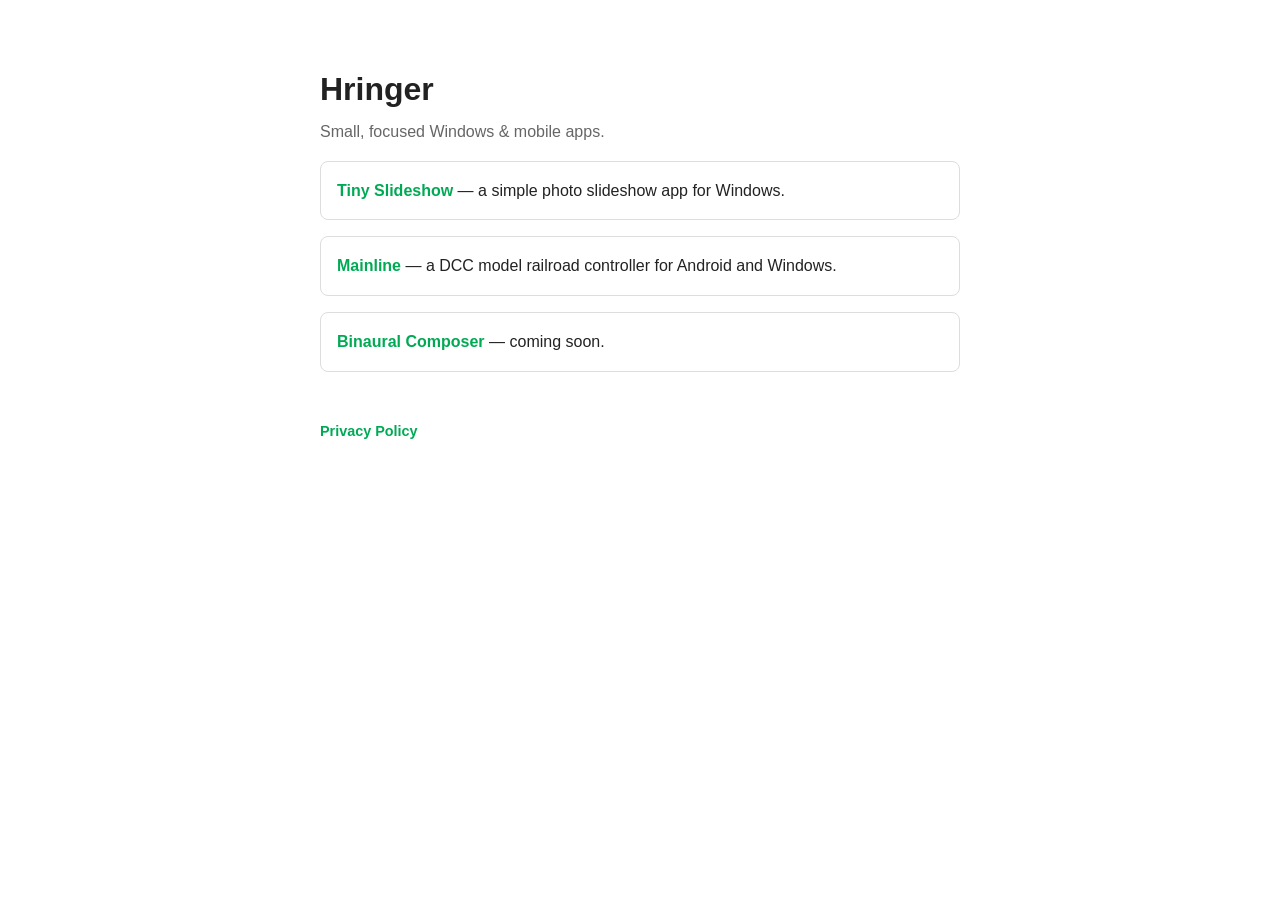
==== index.html @ 2e0cbc10 "Add initial HTML structure for Hringer website" ====
<!DOCTYPE html>
<html lang="en">
<head>
<meta charset="UTF-8">
<meta name="viewport" content="width=device-width, initial-scale=1.0">
<title>Hringer</title>
<style>
  body { font-family: -apple-system, Segoe UI, sans-serif; max-width: 640px; margin: 4rem auto; padding: 0 1.5rem; line-height: 1.6; color: #222; }
  h1 { margin-bottom: 0.25rem; }
  .tagline { color: #666; margin-top: 0; }
  ul { list-style: none; padding: 0; }
  li { margin: 1rem 0; padding: 1rem; border: 1px solid #ddd; border-radius: 8px; }
  a { color: #0a5; text-decoration: none; font-weight: 600; }
  footer { margin-top: 3rem; font-size: 0.9rem; color: #888; }
</style>
</head>
<body>
  <h1>Hringer</h1>
  <p class="tagline">Small, focused Windows &amp; mobile apps.</p>

  <ul>
    <li><a href="https://tiny-slideshow.hringer.com">Tiny Slideshow</a> — a simple photo slideshow app for Windows.</li>
    <li><a href="https://mainline.hringer.com">Mainline</a> — a DCC model railroad controller for Android and Windows.</li>
    <li><a href="https://binaural-composer.hringer.com">Binaural Composer</a> — coming soon.</li>
  </ul>

  <footer>
    <a href="/privacy">Privacy Policy</a>
  </footer>
</body>
</html>
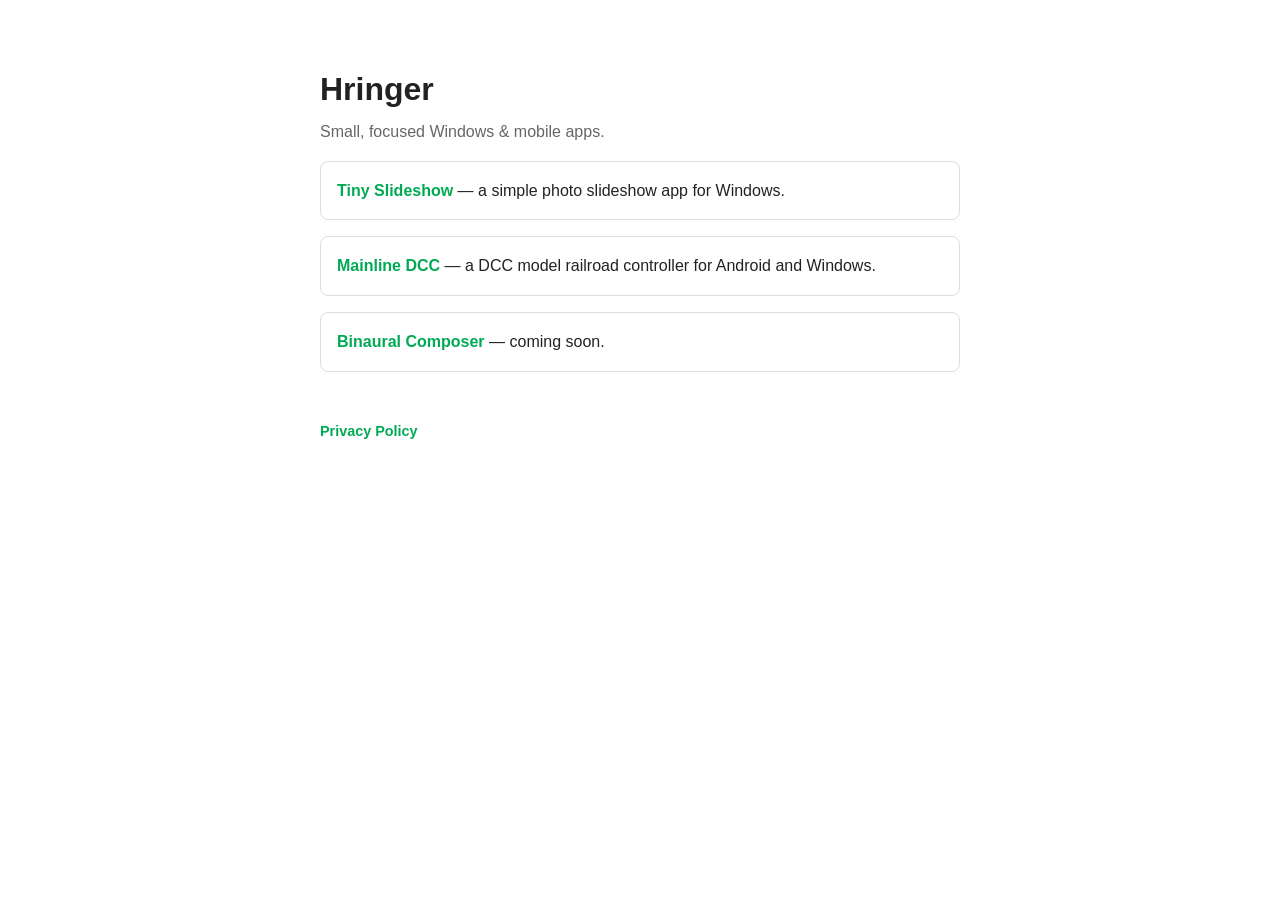
==== commit be120e75: "Update index.html" ====
--- a/index.html
+++ b/index.html
@@ -20,7 +20,7 @@
 
   <ul>
     <li><a href="https://tiny-slideshow.hringer.com">Tiny Slideshow</a> — a simple photo slideshow app for Windows.</li>
-    <li><a href="https://mainline.hringer.com">Mainline</a> — a DCC model railroad controller for Android and Windows.</li>
+    <li><a href="https://mainline-dcc.hringer.com">Mainline DCC</a> — a DCC model railroad controller for Android and Windows.</li>
     <li><a href="https://binaural-composer.hringer.com">Binaural Composer</a> — coming soon.</li>
   </ul>
 
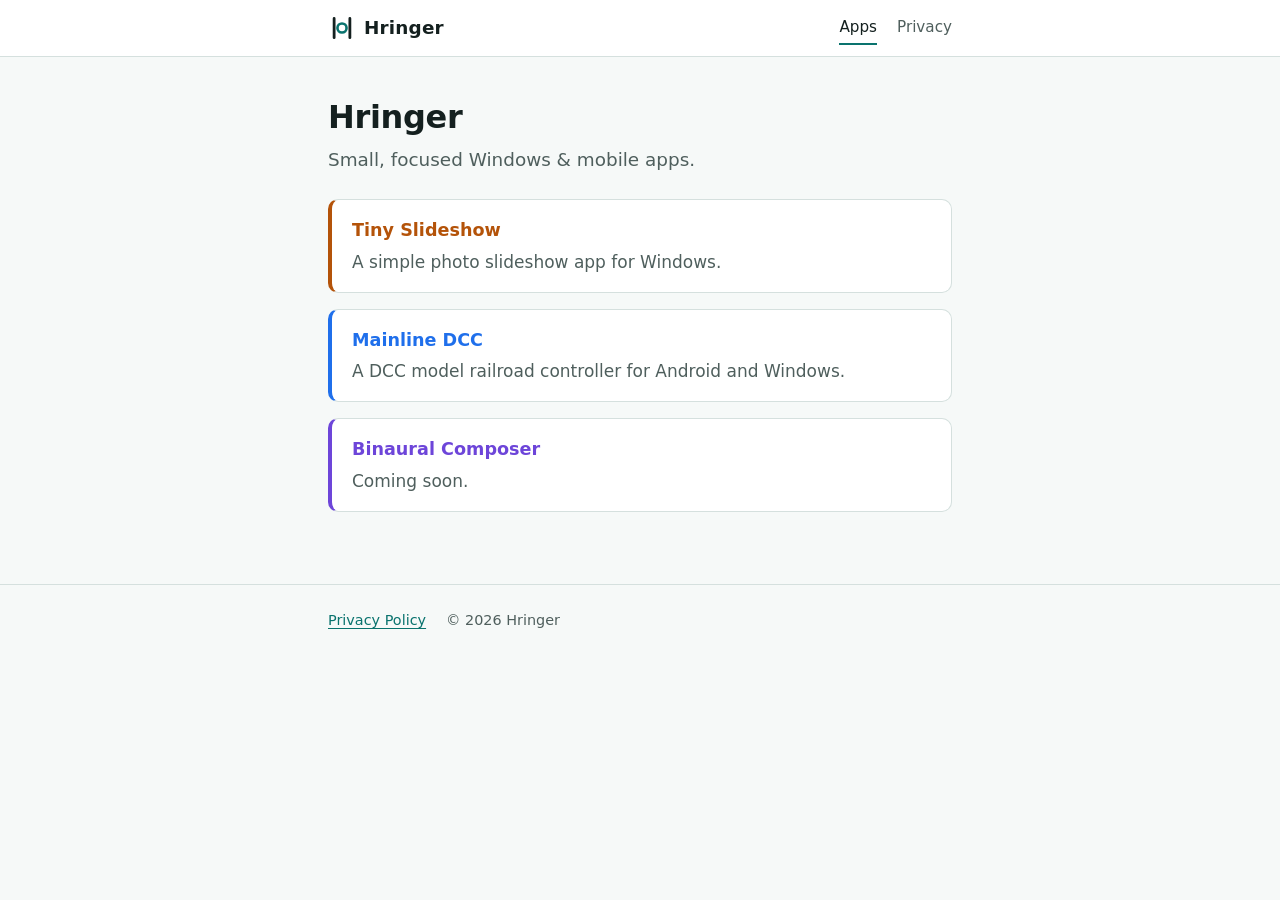
==== commit 54705044: "Add shared stylesheet and convert hub and privacy pages Add assets/site.css (v0.2) and the Hringer m" ====
--- a/index.html
+++ b/index.html
@@ -1,31 +1,38 @@
 <!DOCTYPE html>
 <html lang="en">
 <head>
-<meta charset="UTF-8">
-<meta name="viewport" content="width=device-width, initial-scale=1.0">
-<title>Hringer</title>
-<style>
-  body { font-family: -apple-system, Segoe UI, sans-serif; max-width: 640px; margin: 4rem auto; padding: 0 1.5rem; line-height: 1.6; color: #222; }
-  h1 { margin-bottom: 0.25rem; }
-  .tagline { color: #666; margin-top: 0; }
-  ul { list-style: none; padding: 0; }
-  li { margin: 1rem 0; padding: 1rem; border: 1px solid #ddd; border-radius: 8px; }
-  a { color: #0a5; text-decoration: none; font-weight: 600; }
-  footer { margin-top: 3rem; font-size: 0.9rem; color: #888; }
-</style>
+  <meta charset="UTF-8">
+  <meta name="viewport" content="width=device-width, initial-scale=1.0">
+  <meta name="description" content="Small, focused Windows and mobile apps from Hringer.">
+  <title>Hringer</title>
+  <link rel="icon" href="/assets/hringer-mark.svg" type="image/svg+xml">
+  <link rel="stylesheet" href="/assets/site.css">
 </head>
 <body>
-  <h1>Hringer</h1>
-  <p class="tagline">Small, focused Windows &amp; mobile apps.</p>
+  <header class="site-header">
+    <div class="site-header__inner">
+      <a class="brand" href="/"><img src="/assets/hringer-mark.svg" alt=""> Hringer</a>
+      <nav class="site-nav" aria-label="Site">
+      <a href="/" aria-current="page">Apps</a>
+      <a href="/privacy">Privacy</a>
+      </nav>
+    </div>
+  </header>
+  <main class="site-main">
+    <h1>Hringer</h1>
+    <p class="tagline">Small, focused Windows &amp; mobile apps.</p>
 
-  <ul>
-    <li><a href="https://tiny-slideshow.hringer.com">Tiny Slideshow</a> — a simple photo slideshow app for Windows.</li>
-    <li><a href="https://mainline-dcc.hringer.com">Mainline DCC</a> — a DCC model railroad controller for Android and Windows.</li>
-    <li><a href="https://binaural-composer.hringer.com">Binaural Composer</a> — coming soon.</li>
-  </ul>
-
-  <footer>
-    <a href="/privacy">Privacy Policy</a>
+    <ul class="cards">
+      <li><a class="card" data-product="tiny-slideshow" href="https://tiny-slideshow.hringer.com"><span class="card__title">Tiny Slideshow</span><span class="card__desc">A simple photo slideshow app for Windows.</span></a></li>
+      <li><a class="card" data-product="mainline-dcc" href="https://mainline-dcc.hringer.com"><span class="card__title">Mainline DCC</span><span class="card__desc">A DCC model railroad controller for Android and Windows.</span></a></li>
+      <li><a class="card" data-product="binaural-composer" href="https://binaural-composer.hringer.com"><span class="card__title">Binaural Composer</span><span class="card__desc">Coming soon.</span></a></li>
+    </ul>
+  </main>
+  <footer class="site-footer">
+    <div class="site-footer__inner">
+      <a href="/privacy">Privacy Policy</a>
+      <span>© 2026 Hringer</span>
+    </div>
   </footer>
 </body>
 </html>
--- a/assets/site.css
+++ b/assets/site.css
@@ -0,0 +1,206 @@
+/*
+ * Hringer shared stylesheet — v0.2
+ * Served from https://hringer.com/assets/site.css and linked by every Hringer site.
+ *
+ * Rules:
+ *  - Pages carry NO inline <style> blocks. Layout/look lives here.
+ *  - System fonts only, no external requests (matches the privacy policy: no third parties).
+ *  - Colors come from the --hr-* tokens below. Never hard-code a color in a page.
+ *  - A product site may override --hr-product (its accent) on <body>, nothing else.
+ */
+
+:root {
+  color-scheme: light dark;
+
+  /* Color — light */
+  --hr-bg:        #f6f9f8;
+  --hr-surface:   #ffffff;
+  --hr-text:      #14201f;
+  --hr-muted:     #4f5f5d;
+  --hr-border:    #d5e0de;
+  --hr-accent:    #0a736e;   /* the teal ring */
+  --hr-accent-hover: #075a56;
+  --hr-on-accent: #ffffff;
+  --hr-focus:     #0a736e;
+  --hr-code-bg:   #eaf0ef;
+
+  /* Per-product accent hook (defaults to the brand accent) */
+  --hr-product: var(--hr-accent);
+  --hr-on-product: var(--hr-on-accent);
+
+  /* Type */
+  --hr-font: system-ui, -apple-system, "Segoe UI", Roboto, "Helvetica Neue", Arial, sans-serif;
+  --hr-mono: ui-monospace, "Cascadia Mono", Consolas, Menlo, monospace;
+
+  /* Scale */
+  --hr-measure: 42rem;
+  --hr-radius: 10px;
+  --hr-gap: 1rem;
+}
+
+/* Per-product accents. Put data-product="<id>" on <body> (product site) or on a hub card.
+   Used for the nav underline, card edge, title rule, card title and primary button. */
+[data-product="tiny-slideshow"] { --hr-product: #b45309; --hr-on-product: #ffffff; }
+[data-product="mainline-dcc"]   { --hr-product: #1f6feb; --hr-on-product: #ffffff; }
+[data-product="binaural-composer"] { --hr-product: #6d45d9; --hr-on-product: #ffffff; }
+
+@media (prefers-color-scheme: dark) {
+  :root {
+    --hr-bg:        #0d1514;
+    --hr-surface:   #141e1d;
+    --hr-text:      #e4eceb;
+    --hr-muted:     #9db0ad;
+    --hr-border:    #253433;
+    --hr-accent:    #4fd1c5;
+    --hr-accent-hover: #7fe3da;
+    --hr-on-accent: #06201e;
+    --hr-focus:     #4fd1c5;
+    --hr-code-bg:   #1b2827;
+  }
+
+  [data-product="tiny-slideshow"] { --hr-product: #f5a524; --hr-on-product: #1b1200; }
+  [data-product="mainline-dcc"]   { --hr-product: #6ea8fe; --hr-on-product: #06142e; }
+  [data-product="binaural-composer"] { --hr-product: #a78bfa; --hr-on-product: #150a38; }
+}
+
+*, *::before, *::after { box-sizing: border-box; }
+
+html { -webkit-text-size-adjust: 100%; }
+
+body {
+  margin: 0;
+  background: var(--hr-bg);
+  color: var(--hr-text);
+  font-family: var(--hr-font);
+  font-size: 1.0625rem;
+  line-height: 1.65;
+}
+
+/* ---------- Layout ---------- */
+
+.site-header {
+  border-bottom: 1px solid var(--hr-border);
+  background: var(--hr-surface);
+}
+.site-header__inner,
+.site-main,
+.site-footer__inner {
+  max-width: var(--hr-measure);
+  margin: 0 auto;
+  padding-left: 1.5rem;
+  padding-right: 1.5rem;
+}
+.site-header__inner {
+  display: flex;
+  align-items: center;
+  justify-content: space-between;
+  gap: var(--hr-gap);
+  min-height: 3.5rem;
+  flex-wrap: wrap;
+  padding-top: 0.5rem;
+  padding-bottom: 0.5rem;
+}
+.site-main { padding-top: 2.5rem; padding-bottom: 3rem; }
+
+.brand {
+  display: inline-flex;
+  align-items: center;
+  gap: 0.5rem;
+  color: var(--hr-text);
+  font-weight: 700;
+  font-size: 1.15rem;
+  letter-spacing: 0.01em;
+  text-decoration: none;
+}
+.brand img, .brand svg { width: 1.75rem; height: 1.75rem; display: block; }
+
+.site-nav { display: flex; flex-wrap: wrap; gap: 0.25rem 1.25rem; font-size: 0.95rem; }
+.site-nav a { color: var(--hr-muted); text-decoration: none; padding: 0.25rem 0; }
+.site-nav a:hover { color: var(--hr-text); }
+.site-nav a[aria-current="page"] { color: var(--hr-text); box-shadow: inset 0 -2px 0 var(--hr-product); }
+
+.site-footer { border-top: 1px solid var(--hr-border); color: var(--hr-muted); font-size: 0.9rem; }
+.site-footer__inner { padding-top: 1.5rem; padding-bottom: 2rem; display: flex; flex-wrap: wrap; gap: 0.25rem 1.25rem; }
+
+/* ---------- Typography ---------- */
+
+h1, h2, h3 { line-height: 1.25; margin: 0; }
+h1 { font-size: 2rem; letter-spacing: -0.01em; }
+h2 { font-size: 1.35rem; margin-top: 2.5rem; margin-bottom: 0.5rem; }
+h3 { font-size: 1.1rem; margin-top: 1.75rem; margin-bottom: 0.25rem; }
+p, ul, ol { margin: 0.75rem 0; }
+
+.tagline { color: var(--hr-muted); font-size: 1.15rem; margin-top: 0.5rem; }
+.updated { color: var(--hr-muted); font-size: 0.9rem; margin-top: 0.5rem; }
+
+a { color: var(--hr-accent); text-underline-offset: 0.18em; }
+a:hover { color: var(--hr-accent-hover); }
+:focus-visible { outline: 3px solid var(--hr-focus); outline-offset: 2px; border-radius: 3px; }
+
+code {
+  font-family: var(--hr-mono);
+  font-size: 0.9em;
+  background: var(--hr-code-bg);
+  padding: 0.1em 0.35em;
+  border-radius: 4px;
+  overflow-wrap: anywhere;
+}
+
+/* ---------- Components ---------- */
+
+/* Hero block at the top of a page: <header class="page-title"> */
+.page-title { padding-bottom: 0.5rem; border-bottom: 3px solid var(--hr-product); display: inline-block; padding-right: 1.5rem; }
+.page-title h1 { display: inline; }
+
+/* Product list on the hub: <ul class="cards"><li><a class="card">…</a></li></ul> */
+.cards { list-style: none; padding: 0; margin: 1.5rem 0; display: grid; gap: var(--hr-gap); }
+.card {
+  display: block;
+  background: var(--hr-surface);
+  border: 1px solid var(--hr-border);
+  border-left: 4px solid var(--hr-product);
+  border-radius: var(--hr-radius);
+  padding: 1rem 1.25rem;
+  color: var(--hr-text);
+  text-decoration: none;
+}
+.card:hover { border-color: var(--hr-product); }
+.card__title { display: block; font-weight: 700; color: var(--hr-product); font-size: 1.1rem; }
+.card__desc { display: block; color: var(--hr-muted); margin-top: 0.15rem; }
+
+/* Emphasized block, e.g. the support email address: <p class="callout"> */
+.callout {
+  background: var(--hr-surface);
+  border: 1px solid var(--hr-border);
+  border-radius: var(--hr-radius);
+  padding: 1rem 1.25rem;
+  font-size: 1.15rem;
+  overflow-wrap: anywhere;
+}
+.callout .note { display: block; margin-top: 0.4rem; font-size: 0.875rem; color: var(--hr-muted); }
+
+/* Link styled as a button: <a class="button" href="mailto:…"> */
+.button {
+  display: inline-block;
+  background: var(--hr-product);
+  color: var(--hr-on-product);
+  font-weight: 600;
+  text-decoration: none;
+  padding: 0.55rem 1.1rem;
+  border-radius: 8px;
+}
+.button:hover { filter: brightness(0.9); color: var(--hr-on-product); }
+
+/* Store badge / link row */
+.actions { display: flex; flex-wrap: wrap; gap: 0.75rem; margin: 1.5rem 0; }
+
+@media (max-width: 30rem) {
+  body { font-size: 1rem; }
+  h1 { font-size: 1.7rem; }
+  .site-main { padding-top: 1.75rem; }
+}
+
+@media print {
+  .site-header, .site-footer { display: none; }
+  body { background: #fff; color: #000; }
+}
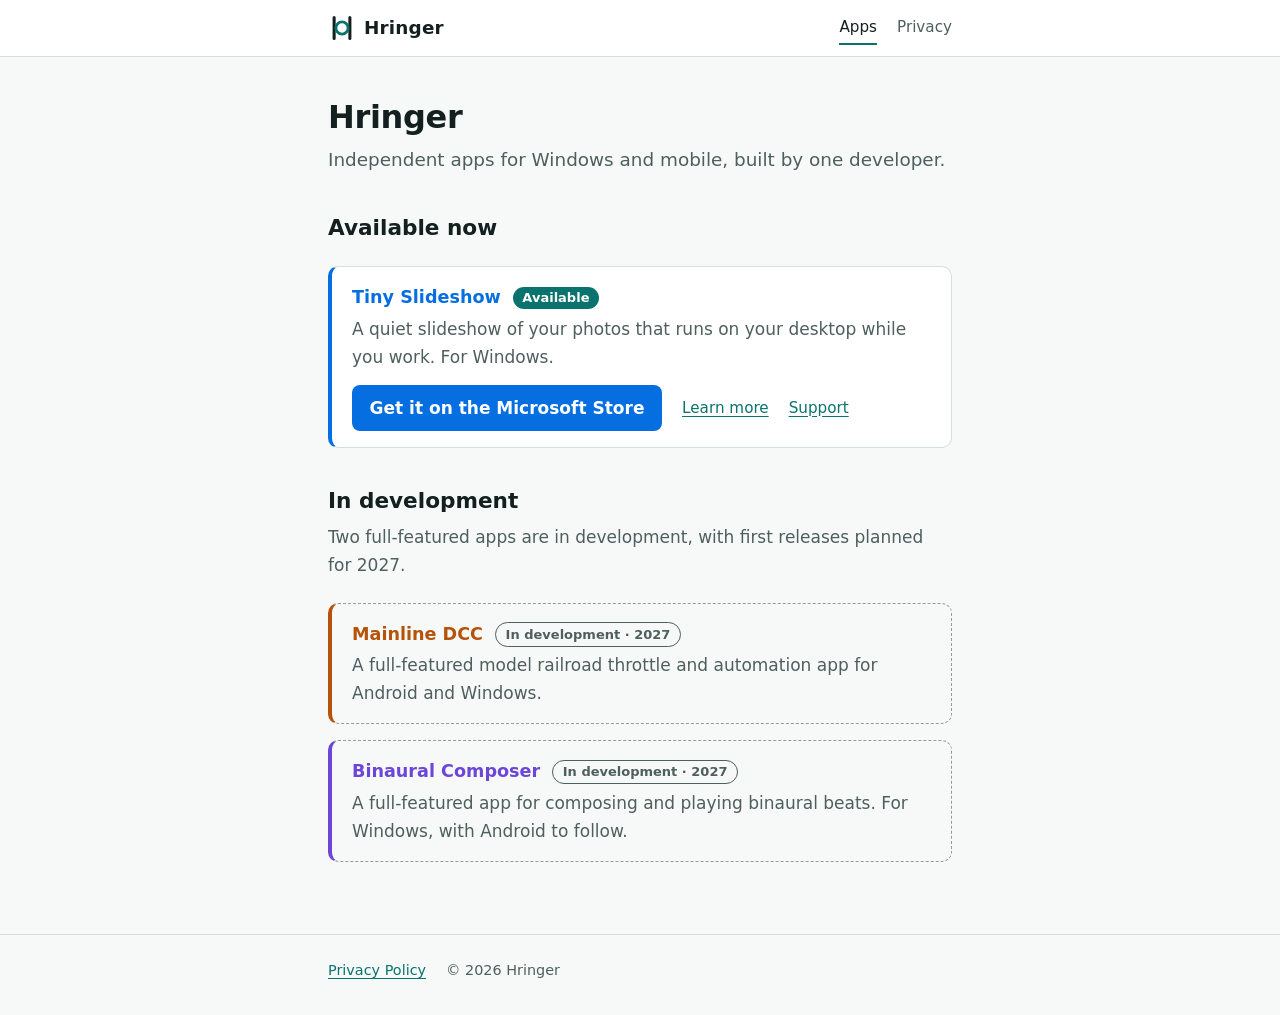
==== commit 8fa7d488: "Add Crossing mark, tile favicon and in-development status styles (v0.5) - Replace the placeholder ma" ====
--- a/index.html
+++ b/index.html
@@ -3,9 +3,11 @@
 <head>
   <meta charset="UTF-8">
   <meta name="viewport" content="width=device-width, initial-scale=1.0">
-  <meta name="description" content="Small, focused Windows and mobile apps from Hringer.">
+  <meta name="description" content="Independent apps for Windows and mobile, built by one developer.">
   <title>Hringer</title>
-  <link rel="icon" href="/assets/hringer-mark.svg" type="image/svg+xml">
+  <link rel="icon" href="/assets/hringer-tile.svg" type="image/svg+xml">
+  <link rel="icon" href="/favicon.ico" sizes="48x48">
+  <link rel="apple-touch-icon" href="/assets/apple-touch-icon.png">
   <link rel="stylesheet" href="/assets/site.css">
 </head>
 <body>
@@ -20,12 +22,22 @@
   </header>
   <main class="site-main">
     <h1>Hringer</h1>
-    <p class="tagline">Small, focused Windows &amp; mobile apps.</p>
+    <p class="tagline">Independent apps for Windows and mobile, built by one developer.</p>
 
+    <h2 id="available">Available now</h2>
     <ul class="cards">
-      <li><a class="card" data-product="tiny-slideshow" href="https://tiny-slideshow.hringer.com"><span class="card__title">Tiny Slideshow</span><span class="card__desc">A simple photo slideshow app for Windows.</span></a></li>
-      <li><a class="card" data-product="mainline-dcc" href="https://mainline-dcc.hringer.com"><span class="card__title">Mainline DCC</span><span class="card__desc">A DCC model railroad controller for Android and Windows.</span></a></li>
-      <li><a class="card" data-product="binaural-composer" href="https://binaural-composer.hringer.com"><span class="card__title">Binaural Composer</span><span class="card__desc">Coming soon.</span></a></li>
+      <li><div class="card" data-product="tiny-slideshow">
+        <div class="card__head"><span class="card__title">Tiny Slideshow</span><span class="status status--available">Available</span></div>
+        <span class="card__desc">A quiet slideshow of your photos that runs on your desktop while you work. For Windows.</span>
+        <p class="card__actions"><a class="button" href="https://apps.microsoft.com/detail/9ND55R7XN4SM">Get it on the Microsoft Store</a><a href="https://tiny-slideshow.hringer.com">Learn more</a><a href="https://tiny-slideshow.hringer.com/support">Support</a></p>
+      </div></li>
+    </ul>
+
+    <h2 id="in-development">In development</h2>
+    <p class="lead">Two full-featured apps are in development, with first releases planned for 2027.</p>
+    <ul class="cards">
+      <li><a class="card card--soon" data-product="mainline-dcc" href="https://mainline-dcc.hringer.com"><span class="card__head"><span class="card__title">Mainline DCC</span><span class="status status--soon">In development &middot; 2027</span></span><span class="card__desc">A full-featured model railroad throttle and automation app for Android and Windows.</span></a></li>
+      <li><a class="card card--soon" data-product="binaural-composer" href="https://binaural-composer.hringer.com"><span class="card__head"><span class="card__title">Binaural Composer</span><span class="status status--soon">In development &middot; 2027</span></span><span class="card__desc">A full-featured app for composing and playing binaural beats. For Windows, with Android to follow.</span></a></li>
     </ul>
   </main>
   <footer class="site-footer">
--- a/assets/site.css
+++ b/assets/site.css
@@ -1,5 +1,5 @@
 /*
- * Hringer shared stylesheet — v0.2
+ * Hringer shared stylesheet — v0.5
  * Served from https://hringer.com/assets/site.css and linked by every Hringer site.
  *
  * Rules:
@@ -40,8 +40,8 @@
 
 /* Per-product accents. Put data-product="<id>" on <body> (product site) or on a hub card.
    Used for the nav underline, card edge, title rule, card title and primary button. */
-[data-product="tiny-slideshow"] { --hr-product: #b45309; --hr-on-product: #ffffff; }
-[data-product="mainline-dcc"]   { --hr-product: #1f6feb; --hr-on-product: #ffffff; }
+[data-product="tiny-slideshow"] { --hr-product: #056ee0; --hr-on-product: #ffffff; }
+[data-product="mainline-dcc"]   { --hr-product: #b45309; --hr-on-product: #ffffff; }
 [data-product="binaural-composer"] { --hr-product: #6d45d9; --hr-on-product: #ffffff; }
 
 @media (prefers-color-scheme: dark) {
@@ -58,8 +58,8 @@
     --hr-code-bg:   #1b2827;
   }
 
-  [data-product="tiny-slideshow"] { --hr-product: #f5a524; --hr-on-product: #1b1200; }
-  [data-product="mainline-dcc"]   { --hr-product: #6ea8fe; --hr-on-product: #06142e; }
+  [data-product="tiny-slideshow"] { --hr-product: #5aa5ff; --hr-on-product: #022852; }
+  [data-product="mainline-dcc"]   { --hr-product: #f5a524; --hr-on-product: #1b1200; }
   [data-product="binaural-composer"] { --hr-product: #a78bfa; --hr-on-product: #150a38; }
 }
 
@@ -191,6 +191,56 @@
 }
 .button:hover { filter: brightness(0.9); color: var(--hr-on-product); }
 
+/* Screenshots: <figure class="shot"><img src="…" alt="…" width="…" height="…"><figcaption>…</figcaption></figure>
+   Wrap several in <div class="shots"> for a stacked gallery. Always give width/height and descriptive alt. */
+img { max-width: 100%; height: auto; }
+.shots { display: grid; gap: 1.75rem; margin: 1.5rem 0; }
+.shot { margin: 1.5rem 0; }
+.shots .shot { margin: 0; }
+.shot img {
+  display: block;
+  width: 100%;
+  border: 1px solid var(--hr-border);
+  border-radius: var(--hr-radius);
+  background: var(--hr-surface);
+}
+.shot figcaption { margin-top: 0.5rem; color: var(--hr-muted); font-size: 0.9rem; }
+
+/* Status pill (added v0.5). Always carries text, so status never relies on color alone.
+   <span class="status status--available">Available</span>
+   <span class="status status--soon">In development &middot; 2027</span> */
+.status {
+  display: inline-block;
+  font-size: 0.8125rem;
+  font-weight: 700;
+  line-height: 1;
+  padding: 0.3rem 0.6rem;
+  border-radius: 999px;
+  white-space: nowrap;
+}
+.status--available { background: var(--hr-accent); color: var(--hr-on-accent); }
+.status--soon { border: 1px solid var(--hr-muted); color: var(--hr-muted); }
+
+/* Card parts for an app with several links (added v0.5). Use <div class="card">, not <a>.
+   .card__head holds the title and a status pill; .card__actions holds the button and links. */
+.card__head { display: flex; flex-wrap: wrap; align-items: center; gap: 0.4rem 0.75rem; }
+.card__actions { display: flex; flex-wrap: wrap; align-items: center; gap: 0.6rem 1.25rem; margin: 0.9rem 0 0; }
+.card__actions a:not(.button) { font-size: 0.95rem; }
+
+/* In-development card (added v0.5): quieter dashed outline; the left edge keeps the product accent. */
+.card--soon {
+  background: transparent;
+  border-style: dashed;
+  border-left-style: solid;
+  border-color: var(--hr-muted);
+  border-color: color-mix(in srgb, var(--hr-muted) 60%, transparent);
+  border-left-color: var(--hr-product);
+}
+.card--soon:hover { border-color: var(--hr-product); }
+
+/* Short intro line under a section heading (added v0.5) */
+.lead { color: var(--hr-muted); margin-top: 0; }
+
 /* Store badge / link row */
 .actions { display: flex; flex-wrap: wrap; gap: 0.75rem; margin: 1.5rem 0; }
 
